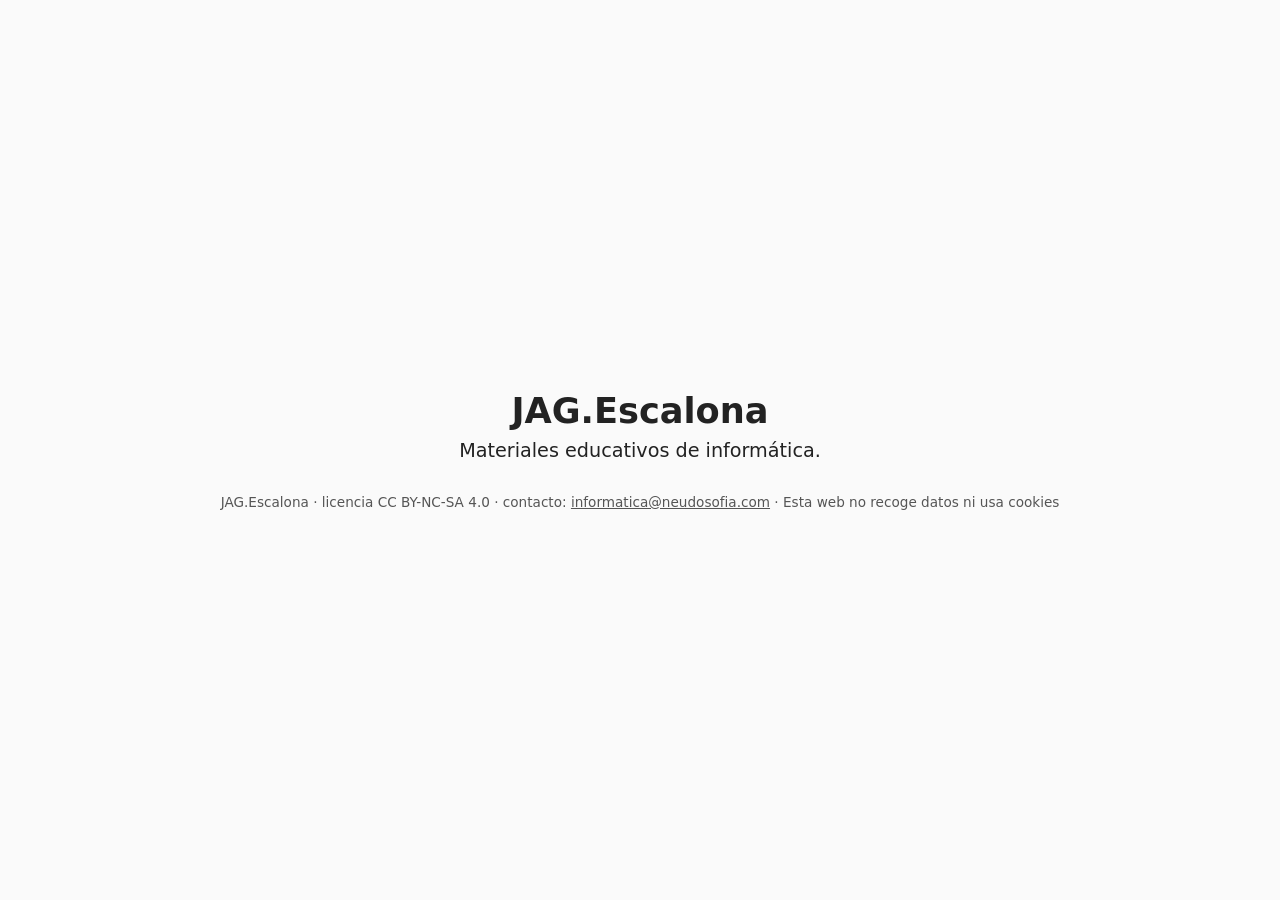
==== index.html @ b3a05dfd "Portada provisional de jag.neudosofia.com" ====
<!DOCTYPE html>
<html lang="es">
<head>
<meta charset="utf-8">
<meta name="viewport" content="width=device-width, initial-scale=1">
<title>JAG.Escalona</title>
<style>
body{margin:0;min-height:100vh;display:flex;flex-direction:column;justify-content:center;align-items:center;font-family:system-ui,-apple-system,"Segoe UI",Roboto,sans-serif;color:#222;background:#fafafa;text-align:center;padding:1rem;box-sizing:border-box}
h1{font-size:2.2rem;margin:0 0 .5rem}
p{margin:0 0 2rem;font-size:1.2rem}
footer{font-size:.85rem;color:#555}
a{color:inherit}
</style>
</head>
<body>
<main>
<h1>JAG.Escalona</h1>
<p>Materiales educativos de informática.</p>
</main>
<footer>JAG.Escalona · licencia CC BY-NC-SA 4.0 · contacto: <a href="mailto:informatica@neudosofia.com">informatica@neudosofia.com</a> · Esta web no recoge datos ni usa cookies</footer>
</body>
</html>
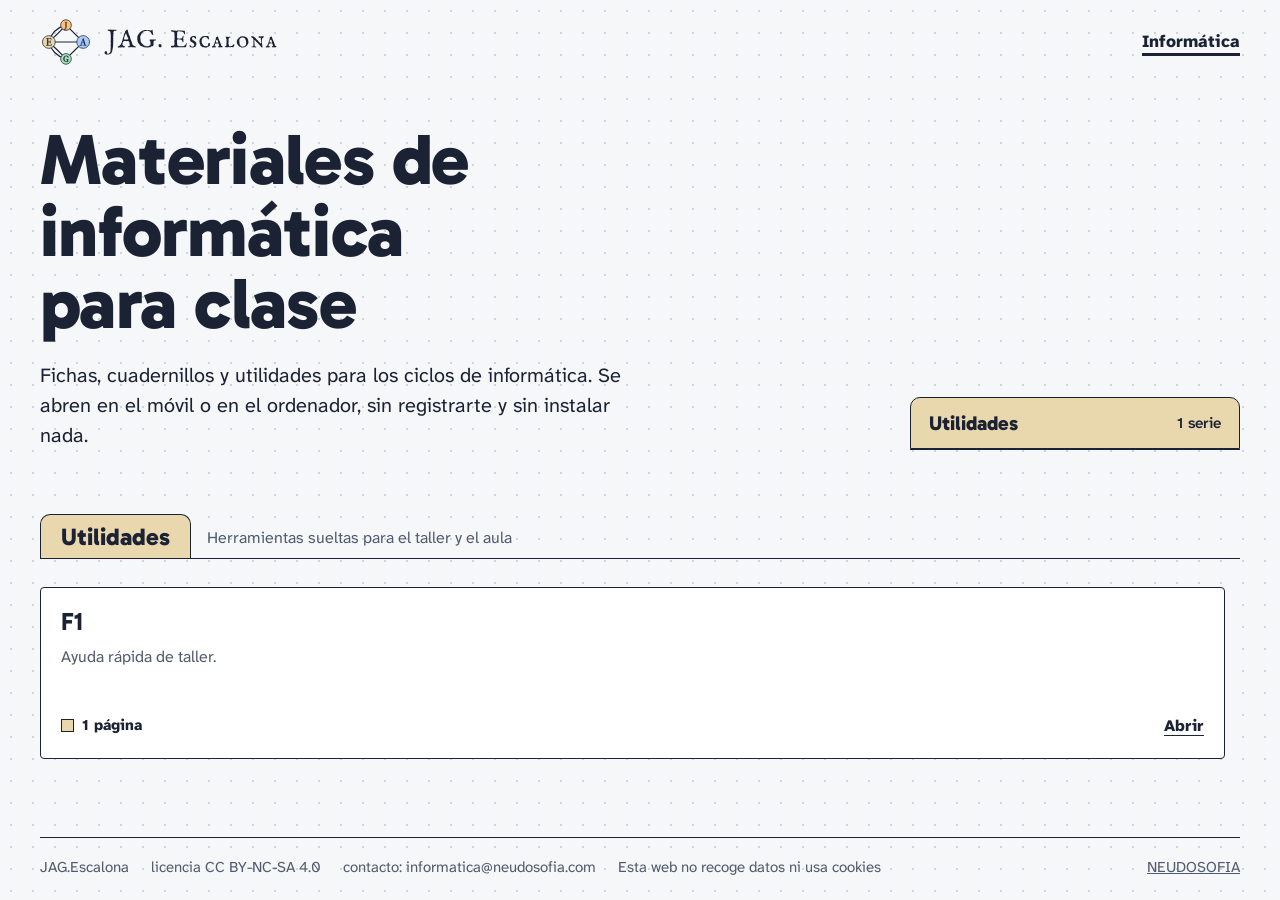
==== commit 4b67516a: "Portada con el catálogo: sale F1 (f1-web, Hilos 316)" ====
--- a/index.html
+++ b/index.html
@@ -1,22 +1,28 @@
-<!DOCTYPE html>
+<!doctype html>
 <html lang="es">
 <head>
 <meta charset="utf-8">
 <meta name="viewport" content="width=device-width, initial-scale=1">
-<title>JAG.Escalona</title>
-<style>
-body{margin:0;min-height:100vh;display:flex;flex-direction:column;justify-content:center;align-items:center;font-family:system-ui,-apple-system,"Segoe UI",Roboto,sans-serif;color:#222;background:#fafafa;text-align:center;padding:1rem;box-sizing:border-box}
-h1{font-size:2.2rem;margin:0 0 .5rem}
-p{margin:0 0 2rem;font-size:1.2rem}
-footer{font-size:.85rem;color:#555}
-a{color:inherit}
-</style>
+<title>JAG.Escalona · Materiales de informática para clase</title>
+<meta name="description" content="Fichas, cuadernillos y utilidades para los ciclos de informática. Se abren en el móvil o en el ordenador, sin registrarte y sin instalar nada.">
+<meta name="color-scheme" content="light dark">
+<meta name="theme-color" content="#F6F7F9" media="(prefers-color-scheme: light)">
+<meta name="theme-color" content="#141924" media="(prefers-color-scheme: dark)">
+<link rel="icon" href="/favicon.ico" sizes="32x32">
+<link rel="icon" href="/favicon.svg" type="image/svg+xml">
+<link rel="apple-touch-icon" href="/apple-touch-icon.png">
+<link rel="manifest" href="/site.webmanifest">
+<link rel="stylesheet" href="/comun/casa.css?v=9e751188">
 </head>
 <body>
-<main>
-<h1>JAG.Escalona</h1>
-<p>Materiales educativos de informática.</p>
+<a class="saltar" href="#contenido">Saltar al contenido</a>
+<header class="cab">
+<a class="cab-marca" href="/" aria-label="JAG.Escalona, portada"><picture><source srcset="/comun/jag-cabecera-oscuro.svg" media="(prefers-color-scheme: dark)"><img class="cab-avatar" src="/comun/jag-cabecera.svg" alt="" width="52" height="52"></picture><span class="cab-nombre" aria-hidden="true"></span></a>
+<nav class="cab-nav" aria-label="Secciones"><a href="/" aria-current="page">Informática</a></nav>
+</header>
+<main id="contenido" class="portada">
+<div class="hero"><div class="hero-texto"><h1>Materiales de informática para clase</h1><p>Fichas, cuadernillos y utilidades para los ciclos de informática. Se abren en el móvil o en el ordenador, sin registrarte y sin instalar nada.</p></div><nav class="indice" aria-label="Asignaturas"><a href="#util" style="--c:var(--utilidades); --i:0"><span>Utilidades</span><span class="indice-n">1 serie</span></a></nav></div><div class="catalogo" id="informatica"><section class="asig" id="util" aria-labelledby="t-util"><div class="pestana-fila"><h2 class="pestana" id="t-util" style="--c:var(--utilidades)">Utilidades</h2><span class="pestana-nombre">Herramientas sueltas para el taller y el aula</span></div><div class="fichas"><a class="ficha" href="/f1/"><span class="ficha-titulo">F1</span><span class="ficha-desc">Ayuda rápida de taller.</span><span class="ficha-pie"><span class="ficha-n"><span class="cuadro" style="--c:var(--utilidades)" aria-hidden="true"></span>1 página</span><span class="ficha-abrir">Abrir</span></span></a></div></section></div>
 </main>
-<footer>JAG.Escalona · licencia CC BY-NC-SA 4.0 · contacto: <a href="mailto:informatica@neudosofia.com">informatica@neudosofia.com</a> · Esta web no recoge datos ni usa cookies</footer>
+<footer class="pie"><span>JAG.Escalona</span><span>licencia CC BY-NC-SA 4.0</span><span>contacto: informatica@neudosofia.com</span><span>Esta web no recoge datos ni usa cookies</span><a href="https://neudosofia.com">NEUDOSOFIA</a></footer>
 </body>
 </html>
--- a/comun/casa.css
+++ b/comun/casa.css
@@ -0,0 +1,260 @@
+/* Archivador · tokens para la web. Generado de project/tokens.json por lienzo-fuente/sistema.py (20/11/2026): no se edita a mano.
+   El tema es el del aparato. Las letras van dentro de la web: las rutas de @font-face son relativas a este archivo. */
+@font-face { font-family: 'Gabarito'; src: url('letras/Gabarito-700.woff2') format('woff2'); font-weight: 700; font-style: normal; font-display: swap; }
+@font-face { font-family: 'Gabarito'; src: url('letras/Gabarito-800.woff2') format('woff2'); font-weight: 800; font-style: normal; font-display: swap; }
+@font-face { font-family: 'Atkinson Hyperlegible Next'; src: url('letras/AtkinsonHyperlegibleNext-400.woff2') format('woff2'); font-weight: 400; font-style: normal; font-display: swap; }
+@font-face { font-family: 'Atkinson Hyperlegible Next'; src: url('letras/AtkinsonHyperlegibleNext-600.woff2') format('woff2'); font-weight: 600; font-style: normal; font-display: swap; }
+@font-face { font-family: 'Atkinson Hyperlegible Next'; src: url('letras/AtkinsonHyperlegibleNext-800.woff2') format('woff2'); font-weight: 800; font-style: normal; font-display: swap; }
+:root {
+  color-scheme: light dark;
+  --papel: #F6F7F9;
+  --papel-punto: #CDD3DC;
+  --tarjeta: #FFFFFF;
+  --tinta: #1B2233;
+  --tenue: #515B6E;
+  --linea: #1B2233;
+  --raya: #D9DEE6;
+  --accion: #1B2233;
+  --sobre-accion: #FFFFFF;
+  --oace: #FFC27A;
+  --som: #A9CCFF;
+  --aplof: #A6E3BC;
+  --utilidades: #E9D7AE;
+  --reserva-lila: #D3C5F6;
+  --reserva-rosa: #F6C0CD;
+  --sobre-asignatura: #1B2233;
+  --nds-fondo: #F5F1E8;
+  --nds-tinta: #0A1854;
+  --nds-tenue: #505980;
+  --taco-1: 5px 5px 0 -1.5px #FFFFFF, 5px 5px 0 0 #1B2233;
+  --taco-2: 5px 5px 0 -1.5px #FFFFFF, 5px 5px 0 0 #1B2233, 10px 10px 0 -1.5px #FFFFFF, 10px 10px 0 0 #1B2233;
+  --taco-3: 5px 5px 0 -1.5px #FFFFFF, 5px 5px 0 0 #1B2233, 10px 10px 0 -1.5px #FFFFFF, 10px 10px 0 0 #1B2233, 15px 15px 0 -1.5px #FFFFFF, 15px 15px 0 0 #1B2233;
+  --espacio-1: 4px;
+  --espacio-2: 8px;
+  --espacio-3: 12px;
+  --espacio-4: 16px;
+  --espacio-5: 20px;
+  --espacio-6: 24px;
+  --espacio-7: 32px;
+  --espacio-8: 40px;
+  --espacio-9: 56px;
+  --espacio-10: 72px;
+  --radio-ficha: 4px;
+  --radio-hoja: 6px;
+  --radio-pestana: 10px;
+  --radio-boton: 22px;
+  --borde-linea: 1.5px;
+  --borde-raya: 1px;
+  --toque-minimo: 44px;
+  --foco: 3px;
+  --font-titulos: Gabarito, "Trebuchet MS", sans-serif;
+  --font-texto: "Atkinson Hyperlegible Next", Verdana, sans-serif;
+  --font-neudosofia: "Shippori Mincho", Georgia, serif;
+}
+@media (prefers-color-scheme: dark) {
+  :root {
+    --papel: #141924;
+    --papel-punto: #2A3242;
+    --tarjeta: #1D2431;
+    --tinta: #EEF1F5;
+    --tenue: #A8B3C4;
+    --linea: #9AA5B8;
+    --raya: #323B4C;
+    --accion: #EEF1F5;
+    --sobre-accion: #141924;
+    --oace: #FFC27A;
+    --som: #A9CCFF;
+    --aplof: #A6E3BC;
+    --utilidades: #E9D7AE;
+    --reserva-lila: #D3C5F6;
+    --reserva-rosa: #F6C0CD;
+    --sobre-asignatura: #1B2233;
+    --nds-fondo: #0A1854;
+    --nds-tinta: #F5F1E8;
+    --nds-tenue: #AEB0BC;
+    --taco-1: 5px 5px 0 -1.5px #1D2431, 5px 5px 0 0 #9AA5B8;
+    --taco-2: 5px 5px 0 -1.5px #1D2431, 5px 5px 0 0 #9AA5B8, 10px 10px 0 -1.5px #1D2431, 10px 10px 0 0 #9AA5B8;
+    --taco-3: 5px 5px 0 -1.5px #1D2431, 5px 5px 0 0 #9AA5B8, 10px 10px 0 -1.5px #1D2431, 10px 10px 0 0 #9AA5B8, 15px 15px 0 -1.5px #1D2431, 15px 15px 0 0 #9AA5B8;
+  }
+}
+
+/* Archivador · las piezas de la casa de JAG.Escalona (web-construir, Hilos 332, 20/11/2026). Los valores son los tokens de
+   arriba (tokens-web.css del sistema de diseño, sin tocar); cómo se combinan, de las muestras de paginas\ y de la guía de
+   cada pieza. casa.py pega los tokens y esto en comun/casa.css: aquí no va ningún color ni ninguna medida suelta que el
+   sistema tenga como token. Primero el ordenador; el móvil, al final (hasta 700 px). */
+
+*, *::before, *::after { box-sizing: border-box; }
+html { -webkit-text-size-adjust: 100%; text-size-adjust: 100%; }
+body {
+  margin: 0;
+  min-height: 100vh;
+  display: flex;
+  flex-direction: column;
+  background-color: var(--papel);
+  background-image: radial-gradient(var(--papel-punto) 1.2px, transparent 1.3px);
+  background-size: 22px 22px;
+  color: var(--tinta);
+  font-family: var(--font-texto);
+  font-size: 17px;
+  line-height: 1.5;
+}
+main { flex: 1 0 auto; }
+a { color: var(--tinta); }
+a:hover { color: var(--tenue); }
+a:focus-visible, button:focus-visible { outline: var(--foco) solid var(--tinta); outline-offset: 3px; }
+h1, h2, p, ul, ol { margin: 0; }
+
+/* saltar al contenido: solo se ve con el teclado */
+.saltar { position: absolute; left: var(--espacio-4); top: -100px; z-index: 10; display: inline-flex; align-items: center;
+  min-height: var(--toque-minimo); padding: 0 var(--espacio-4); background: var(--accion); color: var(--sobre-accion);
+  border-radius: var(--radio-boton); font-weight: 800; text-decoration: none; }
+.saltar:focus { top: var(--espacio-2); color: var(--sobre-accion); }
+
+/* ---------- Cabecera ---------- */
+.cab { display: flex; align-items: center; gap: 4px 20px; flex-wrap: wrap; padding: var(--espacio-4) var(--espacio-8); }
+.cab-marca { display: flex; align-items: center; gap: var(--espacio-3); min-height: 48px; color: var(--tinta); text-decoration: none; }
+.cab-marca:hover { color: var(--tinta); }
+.cab-marca picture, .cab-avatar { display: block; width: 52px; height: 52px; flex: none; }
+.cab-nombre { display: block; flex: none; height: 26px; width: calc(26px * 684.6 / 102.8); background-color: currentColor;
+  -webkit-mask: url("jag-nombre.svg") no-repeat center / contain; mask: url("jag-nombre.svg") no-repeat center / contain; }
+@media (forced-colors: active) { .cab-nombre { forced-color-adjust: none; background-color: CanvasText; } }
+.cab-nav { margin-left: auto; display: flex; gap: 28px; }
+.cab-nav a { display: flex; align-items: center; min-height: var(--toque-minimo); font-size: 17px; text-decoration: none; }
+.cab-nav a[aria-current] { font-weight: 800; text-decoration: underline; text-decoration-thickness: 3px; text-underline-offset: 6px; }
+
+/* ---------- Migas ---------- */
+.migas { display: flex; align-items: center; gap: 0 10px; flex-wrap: wrap; font-size: 15px; }
+.migas a { display: flex; align-items: center; min-height: var(--toque-minimo); }
+.migas [aria-current] { font-weight: 800; }
+
+/* ---------- Portada ---------- */
+.hero { display: flex; align-items: flex-end; gap: var(--espacio-8) var(--espacio-9); flex-wrap: wrap;
+  padding: var(--espacio-8) var(--espacio-8) 64px; }
+.hero-texto { flex: 999 1 480px; display: flex; flex-direction: column; gap: var(--espacio-5); }
+.hero h1 { max-width: 13ch; font-family: var(--font-titulos); font-size: 72px; line-height: 1; font-weight: 800;
+  letter-spacing: -0.01em; text-wrap: balance; }
+.hero p { max-width: 46ch; font-size: 20px; line-height: 1.5; }
+.indice { flex: 1 1 330px; max-width: 420px; display: flex; flex-direction: column;
+  border-bottom: var(--borde-linea) solid var(--linea); }
+.indice a { display: flex; align-items: center; justify-content: space-between; gap: 4px var(--espacio-3); flex-wrap: wrap;
+  min-height: 52px; padding: 6px 18px; margin-left: calc(var(--i, 0) * 22px); background: var(--c); color: var(--sobre-asignatura);
+  border: var(--borde-linea) solid var(--linea); border-radius: var(--radio-pestana) var(--radio-pestana) 0 0;
+  font-family: var(--font-titulos); font-size: 20px; font-weight: 800; text-decoration: none; }
+.indice a:hover { color: var(--sobre-asignatura); text-decoration: underline; }
+.indice-n { font-family: var(--font-texto); font-size: 15px; font-weight: 600; }
+
+.catalogo { display: flex; flex-direction: column; gap: var(--espacio-9); padding: 0 var(--espacio-8) var(--espacio-10); }
+.asig { display: flex; flex-direction: column; gap: 28px; scroll-margin-top: var(--espacio-4); }
+
+/* ---------- Pestana ---------- */
+.pestana-fila { display: flex; align-items: flex-end; gap: 4px var(--espacio-4); flex-wrap: wrap;
+  border-bottom: var(--borde-linea) solid var(--linea); }
+.pestana { padding: var(--espacio-2) var(--espacio-5) 7px; background: var(--c); color: var(--sobre-asignatura);
+  border: var(--borde-linea) solid var(--linea); border-bottom: none; border-radius: var(--radio-pestana) var(--radio-pestana) 0 0;
+  font-family: var(--font-titulos); font-size: 24px; line-height: 1.15; font-weight: 800; }
+.pestana.accion { background: var(--accion); color: var(--sobre-accion); border-color: var(--accion); }
+.pestana-nombre { padding-bottom: var(--espacio-2); font-size: 16px; color: var(--tenue); }
+
+/* ---------- FichaSerie ---------- */
+.fichas { display: grid; grid-template-columns: repeat(auto-fit, minmax(min(250px, 100%), 1fr)); gap: var(--espacio-7) 34px;
+  padding-right: 15px; }
+.ficha { display: flex; flex-direction: column; gap: 10px; min-height: 172px; padding: var(--espacio-5) var(--espacio-5) 14px;
+  background: var(--tarjeta); color: var(--tinta); border: var(--borde-linea) solid var(--linea); border-radius: var(--radio-ficha);
+  text-decoration: none; }
+.ficha.t1 { box-shadow: var(--taco-1); }
+.ficha.t2 { box-shadow: var(--taco-2); }
+.ficha.t3 { box-shadow: var(--taco-3); }
+.ficha-titulo { font-family: var(--font-titulos); font-size: 25px; line-height: 1.1; font-weight: 700; }
+.ficha-desc { font-size: 16px; line-height: 1.45; color: var(--tenue); }
+.ficha-pie { margin-top: auto; display: flex; align-items: center; justify-content: space-between; gap: var(--espacio-3); padding-top: 6px; }
+.ficha-n { display: flex; align-items: center; gap: var(--espacio-2); font-size: 15px; font-weight: 800; }
+.cuadro { width: 13px; height: 13px; flex: none; background: var(--c); border: var(--borde-linea) solid var(--linea); }
+.ficha-abrir { display: flex; align-items: center; min-height: 36px; font-size: 16px; font-weight: 800; text-decoration: underline;
+  text-underline-offset: 4px; }
+
+/* ---------- Página (serie, docentes) ---------- */
+main.pagina { display: flex; flex-direction: column; gap: var(--espacio-5); padding: var(--espacio-3) var(--espacio-8) 64px; }
+.archivador { display: flex; flex-direction: column; }
+.hoja { display: grid; grid-template-columns: 24px minmax(0, 1fr); gap: var(--espacio-7); padding: var(--espacio-8) 48px 44px 28px;
+  background: var(--tarjeta); border: var(--borde-linea) solid var(--linea); border-top: none;
+  border-radius: 0 0 var(--radio-hoja) var(--radio-hoja); }
+.anillas { display: flex; flex-direction: column; justify-content: space-around; align-items: center; }
+.anillas span { width: 20px; height: 20px; border-radius: 50%; background: var(--papel); border: var(--borde-linea) solid var(--linea); }
+.hoja-cuerpo { display: flex; flex-direction: column; gap: 22px; min-width: 0; }
+.titulo-fila { display: flex; align-items: baseline; gap: var(--espacio-2) var(--espacio-5); flex-wrap: wrap; }
+.hoja h1 { font-family: var(--font-titulos); font-size: 60px; line-height: 1; font-weight: 800; letter-spacing: -0.01em; }
+.cuenta { font-size: 17px; font-weight: 800; }
+.entradilla { max-width: 60ch; font-size: 19px; line-height: 1.5; }
+
+/* ---------- FilaFicha ---------- */
+.filas { list-style: none; padding: 0; display: flex; flex-direction: column; border-top: var(--borde-linea) solid var(--linea); }
+.fila { display: flex; align-items: center; gap: 10px var(--espacio-4); flex-wrap: wrap; padding: 10px 0;
+  border-bottom: var(--borde-raya) solid var(--raya); }
+.codigo { flex: 0 0 64px; padding: 4px 0; text-align: center; background: var(--c); color: var(--sobre-asignatura);
+  border: var(--borde-linea) solid var(--linea); border-radius: var(--radio-ficha); font-family: var(--font-titulos);
+  font-size: 15px; font-weight: 700; }
+.fila-titulo { flex: 1 1 260px; min-width: 0; font-size: 18px; font-weight: 600; }
+.botones { display: flex; gap: var(--espacio-2); flex-wrap: wrap; }
+
+/* ---------- Boton ---------- */
+.boton { display: inline-flex; align-items: center; min-height: var(--toque-minimo); padding: 0 18px; background: var(--tarjeta);
+  color: var(--tinta); border: var(--borde-linea) solid var(--linea); border-radius: var(--radio-boton); font-size: 15px;
+  font-weight: 800; text-decoration: none; }
+.boton:hover { color: var(--tinta); text-decoration: underline; }
+.boton.principal { background: var(--accion); color: var(--sobre-accion); border-color: var(--accion); }
+.boton.principal:hover { color: var(--sobre-accion); }
+
+.aviso-docentes { display: flex; align-items: center; gap: var(--espacio-2) 18px; flex-wrap: wrap; padding: 14px 18px;
+  border: var(--borde-linea) dashed var(--linea); border-radius: var(--radio-hoja); }
+.aviso-docentes span { flex: 1 1 280px; font-size: 16px; line-height: 1.45; overflow-wrap: anywhere; }
+.aviso-docentes a { display: inline-flex; align-items: center; min-height: var(--toque-minimo); font-size: 16px; font-weight: 800; }
+
+/* ---------- Para docentes ---------- */
+.hoja h2 { font-family: var(--font-titulos); font-size: 28px; line-height: 1.15; font-weight: 800; margin-top: var(--espacio-2); }
+.pasos { list-style: none; padding: 0; display: flex; flex-direction: column; border-top: var(--borde-linea) solid var(--linea); }
+.pasos li { display: flex; gap: var(--espacio-4); align-items: flex-start; padding: 14px 0; border-bottom: var(--borde-raya) solid var(--raya); }
+.paso-n { flex: 0 0 40px; height: 40px; display: flex; align-items: center; justify-content: center;
+  border: var(--borde-linea) solid var(--linea); border-radius: 50%; font-family: var(--font-titulos); font-size: 20px; font-weight: 800; }
+.paso-t { display: flex; flex-direction: column; gap: 4px; }
+.paso-t strong { font-size: 19px; font-weight: 800; }
+.paso-t span { font-size: 17px; line-height: 1.5; color: var(--tenue); }
+.cajas { display: flex; gap: var(--espacio-5); flex-wrap: wrap; padding-top: var(--espacio-2); }
+.caja { flex: 1 1 300px; display: flex; flex-direction: column; gap: 10px; padding: var(--espacio-5);
+  border: var(--borde-linea) solid var(--linea); border-radius: var(--radio-ficha); }
+.hoja .caja h2 { font-size: 24px; margin-top: 0; }
+.caja p { font-size: 17px; line-height: 1.5; }
+.caja .nota { font-size: 15px; line-height: 1.45; color: var(--tenue); }
+.pedir { display: flex; align-items: center; gap: var(--espacio-2) 14px; flex-wrap: wrap; padding-top: 4px; }
+.pedir strong { font-size: 16px; font-weight: 800; overflow-wrap: anywhere; }
+
+/* ---------- Pie ---------- */
+.pie { display: flex; flex-wrap: wrap; gap: 6px 22px; margin: 0 var(--espacio-8); padding: 18px 0 22px;
+  border-top: var(--borde-linea) solid var(--linea); font-size: 15px; color: var(--tenue); }
+.pie a { margin-left: auto; color: var(--tenue); }
+.pie a:hover { color: var(--tinta); }
+
+/* ---------- el móvil ---------- */
+@media (max-width: 700px) {
+  .cab { padding: 10px var(--espacio-4); }
+  .cab-nav { gap: 18px; }
+  .hero { gap: var(--espacio-6); padding: 18px var(--espacio-4) 36px; }
+  .hero-texto { flex-basis: 100%; gap: 14px; }
+  .hero h1 { font-size: 42px; }
+  .hero p { font-size: 17px; }
+  .indice { flex: 1 1 100%; max-width: none; display: grid; grid-template-columns: repeat(2, minmax(0, 1fr)); gap: 10px;
+    border-bottom: none; }
+  .indice a { min-height: 48px; margin-left: 0; border-radius: var(--radio-pestana); }
+  .catalogo { gap: 44px; padding: 0 var(--espacio-4) 48px; }
+  .asig { gap: 22px; }
+  .fichas { gap: 26px; }
+  .pestana { font-size: 22px; }
+  main.pagina { gap: 14px; padding: 4px var(--espacio-4) 44px; }
+  .hoja { grid-template-columns: minmax(0, 1fr); gap: 0; padding: var(--espacio-6) var(--espacio-4) 28px; }
+  .anillas { display: none; }
+  .hoja-cuerpo { gap: 18px; }
+  .hoja h1 { font-size: 40px; }
+  .entradilla { font-size: 17px; }
+  .hoja h2 { font-size: 25px; }
+  .fila-titulo { flex-basis: 200px; }
+  .pie { margin: 0 var(--espacio-4); padding-bottom: var(--espacio-6); }
+}
